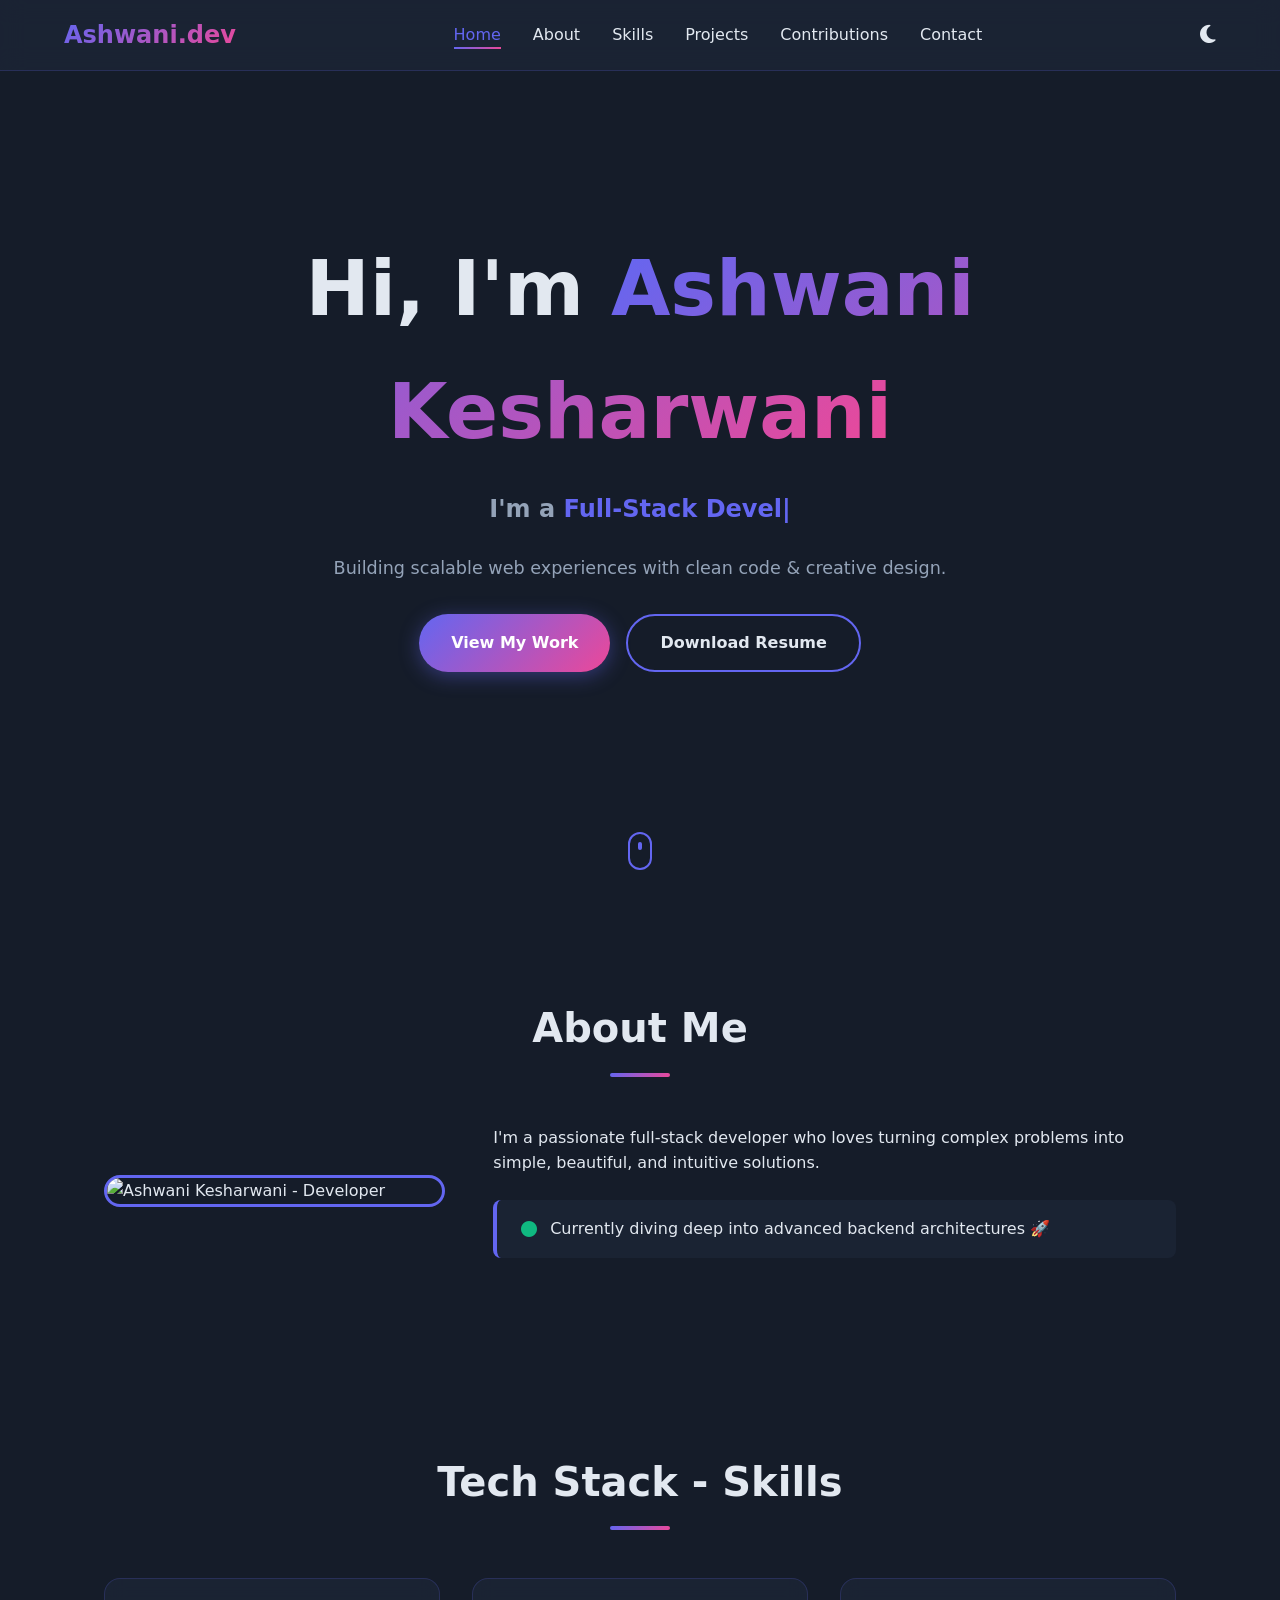
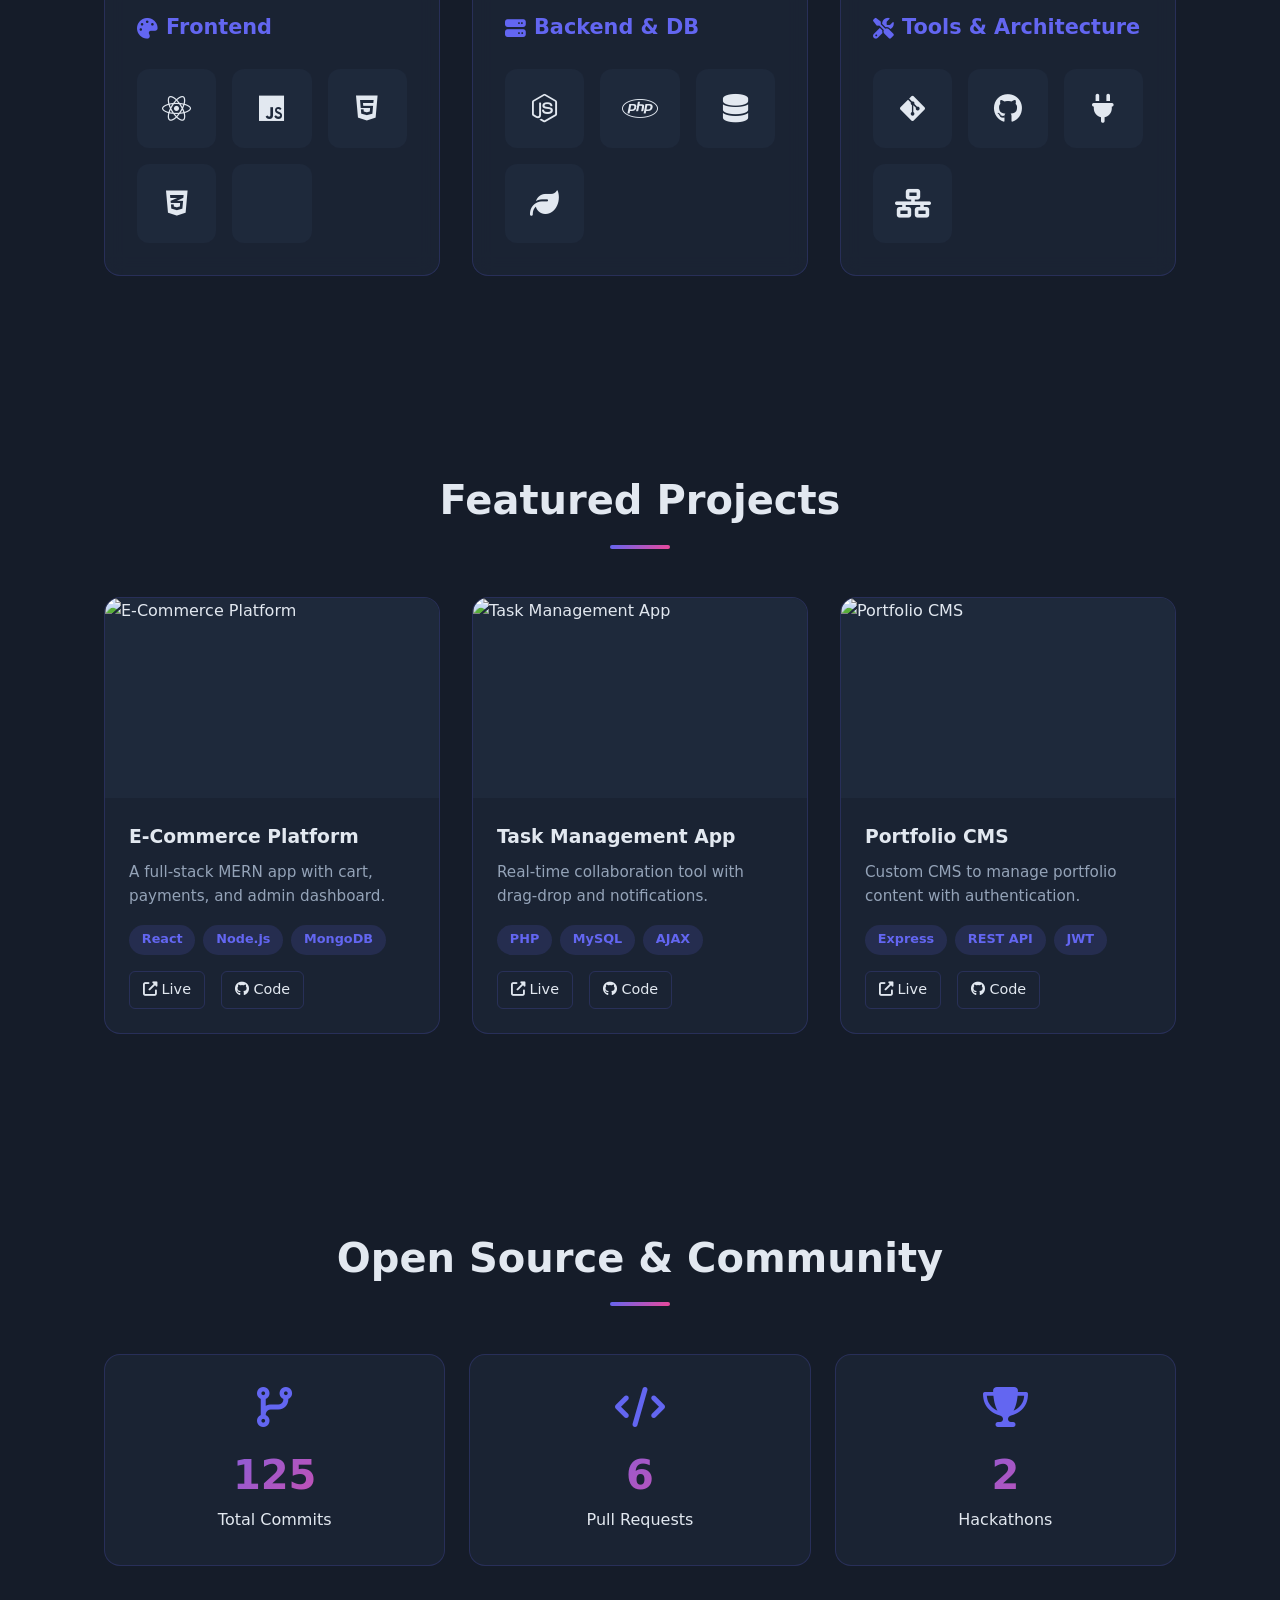
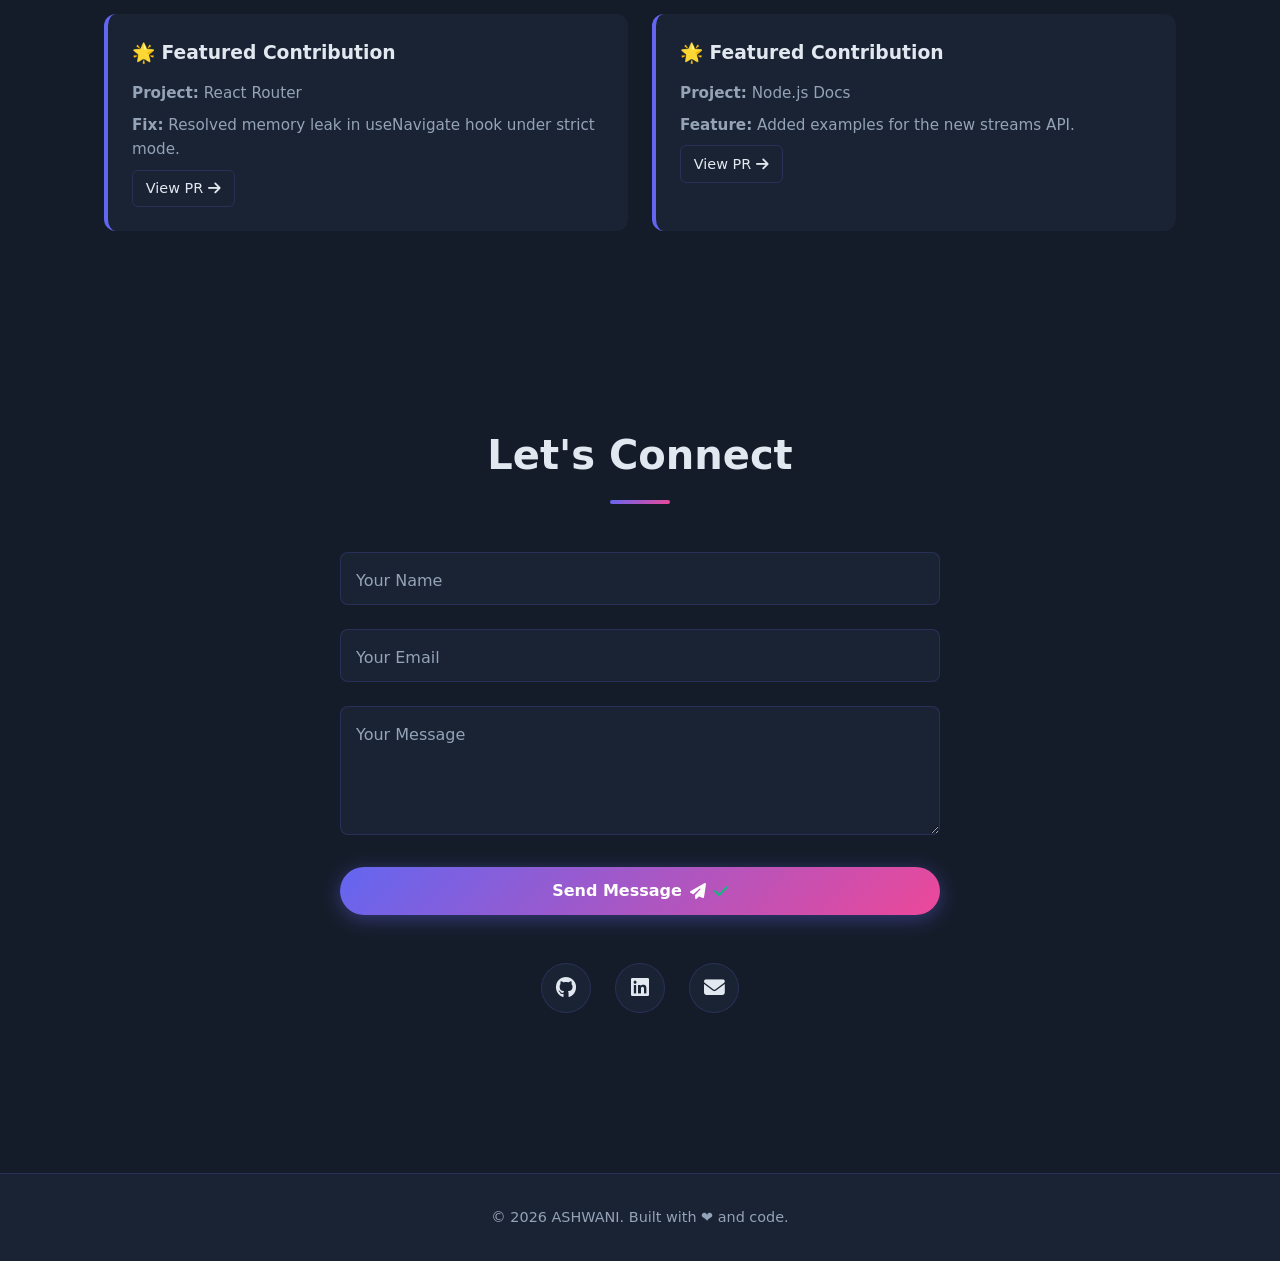
==== index.html @ 77b12913 "Move files to root" ====
<!doctype html>
<html lang="en" data-theme="dark">
  <head>
    <meta charset="UTF-8" />
    <meta name="viewport" content="width=device-width, initial-scale=1.0" />
    <title>Ashwani Kesharwani | Portfolio</title>
    <link rel="stylesheet" href="style.css" />

    <!-- Font Awesome CDN -->
    <link
      rel="stylesheet"
      href="https://cdnjs.cloudflare.com/ajax/libs/font-awesome/6.5.1/css/all.min.css"
    />

    <!-- Devicon CDN for tech logos -->
    <link
      rel="stylesheet"
      href="https://cdn.jsdelivr.net/gh/devicons/devicon@latest/devicon.min.css"
    />
  </head>
  <body>
    <!-- ===== NAVBAR ===== -->
    <nav class="navbar">
      <a href="#home" class="logo">Ashwani.dev</a>
      <ul class="nav-links" id="navLinks">
        <li><a href="#home">Home</a></li>
        <li><a href="#about">About</a></li>
        <li><a href="#skills">Skills</a></li>
        <li><a href="#projects">Projects</a></li>
        <li><a href="#contributions">Contributions</a></li>
        <li><a href="#contact">Contact</a></li>
      </ul>
      <button class="theme-toggle" id="themeToggle">
        <i class="fas fa-moon"></i>
      </button>
      <div class="hamburger" id="hamburger">
        <span></span><span></span><span></span>
      </div>
    </nav>

    <!-- ===== HERO ===== -->
    <section id="home" class="hero">
      <canvas id="particles"></canvas>
      <div class="hero-content">
        <h1 class="hero-title">
          Hi, I'm <span class="gradient-text">Ashwani Kesharwani</span>
        </h1>
        <h2 class="typing-text">
          I'm a <span class="typed" id="typed"></span
          ><span class="cursor">|</span>
        </h2>
        <p class="hero-subtitle">
          Building scalable web experiences with clean code & creative design.
        </p>
        <div class="hero-cta">
          <a href="#projects" class="btn btn-primary">View My Work</a>
          <a href="assets/resume.pdf" download class="btn btn-secondary"
            >Download Resume</a
          >
        </div>
      </div>
      <div class="scroll-indicator">
        <span></span>
      </div>
    </section>

    <!-- ===== ABOUT ME ===== -->
    <section id="about" class="about section">
      <h2 class="section-title">About Me</h2>
      <div class="about-grid">
        <div class="about-image reveal">
          <img
            src="assets/profile-pic.png"
            alt="Ashwani Kesharwani - Developer"
          />
          <div class="social-overlay">
            <a href="#"><i class="fab fa-github"></i></a>
            <a href="#"><i class="fab fa-linkedin"></i></a>
            <a href="#"><i class="fab fa-twitter"></i></a>
          </div>
        </div>
        <div class="about-text reveal">
          <p>
            I'm a passionate full-stack developer who loves turning complex
            problems into simple, beautiful, and intuitive solutions.
          </p>
          <div class="status-card">
            <i class="fas fa-circle pulse"></i>
            <span
              >Currently diving deep into advanced backend architectures
              🚀</span
            >
          </div>
        </div>
      </div>
    </section>

    <!-- ===== SKILLS ===== -->
    <section id="skills" class="skills section">
      <h2 class="section-title">Tech Stack - Skills</h2>
      <div class="skills-grid">
        <!-- Frontend Skills -->
        <div class="skill-card reveal">
          <h3><i class="fas fa-palette"></i> Frontend</h3>
          <div class="skill-icons">
            <div class="skill-icon" data-name="React">
              <i class="fab fa-react"></i>
            </div>
            <div class="skill-icon" data-name="JavaScript">
              <i class="fab fa-js"></i>
            </div>
            <div class="skill-icon" data-name="HTML5">
              <i class="fab fa-html5"></i>
            </div>
            <div class="skill-icon" data-name="CSS3">
              <i class="fab fa-css3-alt"></i>
            </div>
            <div class="skill-icon" data-name="Tailwind CSS">
              <i class="devicon-tailwindcss-plain colored"></i>
            </div>
          </div>
        </div>

        <!-- Backend Skills -->
        <div class="skill-card reveal">
          <h3><i class="fas fa-server"></i> Backend & DB</h3>
          <div class="skill-icons">
            <div class="skill-icon" data-name="Node.js">
              <i class="fab fa-node-js"></i>
            </div>
            <div class="skill-icon" data-name="PHP">
              <i class="fab fa-php"></i>
            </div>
            <div class="skill-icon" data-name="MySQL">
              <i class="fas fa-database"></i>
            </div>
            <div class="skill-icon" data-name="MongoDB">
              <i class="fas fa-leaf"></i>
            </div>
          </div>
        </div>

        <!-- Tools -->
        <div class="skill-card reveal">
          <h3><i class="fas fa-tools"></i> Tools & Architecture</h3>
          <div class="skill-icons">
            <div class="skill-icon" data-name="Git">
              <i class="fab fa-git-alt"></i>
            </div>
            <div class="skill-icon" data-name="GitHub">
              <i class="fab fa-github"></i>
            </div>
            <div class="skill-icon" data-name="REST APIs">
              <i class="fas fa-plug"></i>
            </div>
            <div class="skill-icon" data-name="Network">
              <i class="fas fa-network-wired"></i>
            </div>
          </div>
        </div>
      </div>
    </section>

    <!-- ===== PROJECTS ===== -->
    <section id="projects" class="projects section">
      <h2 class="section-title">Featured Projects</h2>
      <div class="projects-grid">
        <div class="project-card reveal">
          <div class="project-image">
            <img
              src="https://picsum.photos/400/250?random=1"
              alt="E-Commerce Platform"
            />
          </div>
          <div class="project-info">
            <h3>E-Commerce Platform</h3>
            <p>
              A full-stack MERN app with cart, payments, and admin dashboard.
            </p>
            <div class="tech-tags">
              <span class="tag">React</span>
              <span class="tag">Node.js</span>
              <span class="tag">MongoDB</span>
            </div>
            <div class="project-links">
              <a href="#" class="icon-btn"
                ><i class="fas fa-external-link-alt"></i> Live</a
              >
              <a href="#" class="icon-btn"
                ><i class="fab fa-github"></i> Code</a
              >
            </div>
          </div>
        </div>

        <div class="project-card reveal">
          <div class="project-image">
            <img
              src="https://picsum.photos/400/250?random=2"
              alt="Task Management App"
            />
          </div>
          <div class="project-info">
            <h3>Task Management App</h3>
            <p>
              Real-time collaboration tool with drag-drop and notifications.
            </p>
            <div class="tech-tags">
              <span class="tag">PHP</span>
              <span class="tag">MySQL</span>
              <span class="tag">AJAX</span>
            </div>
            <div class="project-links">
              <a href="#" class="icon-btn"
                ><i class="fas fa-external-link-alt"></i> Live</a
              >
              <a href="#" class="icon-btn"
                ><i class="fab fa-github"></i> Code</a
              >
            </div>
          </div>
        </div>

        <div class="project-card reveal">
          <div class="project-image">
            <img
              src="https://picsum.photos/400/250?random=3"
              alt="Portfolio CMS"
            />
          </div>
          <div class="project-info">
            <h3>Portfolio CMS</h3>
            <p>Custom CMS to manage portfolio content with authentication.</p>
            <div class="tech-tags">
              <span class="tag">Express</span>
              <span class="tag">REST API</span>
              <span class="tag">JWT</span>
            </div>
            <div class="project-links">
              <a href="#" class="icon-btn"
                ><i class="fas fa-external-link-alt"></i> Live</a
              >
              <a href="#" class="icon-btn"
                ><i class="fab fa-github"></i> Code</a
              >
            </div>
          </div>
        </div>
      </div>
    </section>

    <!-- ===== CONTRIBUTIONS ===== -->
    <section id="contributions" class="contributions section">
      <h2 class="section-title">Open Source & Community</h2>

      <div class="contrib-stats">
        <div class="stat-card reveal">
          <i class="fas fa-code-branch"></i>
          <h3 class="counter" data-target="487">0</h3>
          <p>Total Commits</p>
        </div>
        <div class="stat-card reveal">
          <i class="fas fa-code"></i>
          <h3 class="counter" data-target="23">0</h3>
          <p>Pull Requests</p>
        </div>
        <div class="stat-card reveal">
          <i class="fas fa-trophy"></i>
          <h3 class="counter" data-target="5">0</h3>
          <p>Hackathons</p>
        </div>
      </div>

      <div class="contrib-grid">
        <div class="contrib-card reveal">
          <h3>🌟 Featured Contribution</h3>
          <p><strong>Project:</strong> React Router</p>
          <p>
            <strong>Fix:</strong> Resolved memory leak in useNavigate hook under
            strict mode.
          </p>
          <a href="#" class="icon-btn"
            >View PR <i class="fas fa-arrow-right"></i
          ></a>
        </div>
        <div class="contrib-card reveal">
          <h3>🌟 Featured Contribution</h3>
          <p><strong>Project:</strong> Node.js Docs</p>
          <p>
            <strong>Feature:</strong> Added examples for the new streams API.
          </p>
          <a href="#" class="icon-btn"
            >View PR <i class="fas fa-arrow-right"></i
          ></a>
        </div>
      </div>
    </section>

    <!-- ===== CONTACT (Web3Forms Integrated) ===== -->
    <section id="contact" class="contact section">
      <h2 class="section-title">Let's Connect</h2>

      <form
        class="contact-form"
        id="contactForm"
        action="https://api.web3forms.com/submit"
        method="POST"
      >
        <!-- 🔑 STEP 1: Replace with YOUR access key from web3forms.com -->
        <input
          type="hidden"
          name="access_key"
          value="14bdf787-a307-499b-be39-be7ff4221e56"
        />

        <!-- ⚙️ Email Configuration -->
        <input
          type="hidden"
          name="subject"
          value="🚀 New Message from Portfolio!"
        />
        <input type="hidden" name="from_name" value="Ashwani's Portfolio" />

        <!-- 🛡️ Honeypot Spam Protection (hidden from users) -->
        <input
          type="checkbox"
          name="botcheck"
          class="hidden"
          style="display: none"
        />

        <div class="form-group">
          <input type="text" name="name" id="name" placeholder=" " required />
          <label for="name">Your Name</label>
        </div>

        <div class="form-group">
          <input
            type="email"
            name="email"
            id="email"
            placeholder=" "
            required
          />
          <label for="email">Your Email</label>
        </div>

        <div class="form-group">
          <textarea
            name="message"
            id="message"
            rows="5"
            placeholder=" "
            required
          ></textarea>
          <label for="message">Your Message</label>
        </div>

        <button type="submit" class="btn btn-primary">
          <span class="btn-text">Send Message</span>
          <i class="fas fa-paper-plane"></i>
          <i class="fas fa-check success-icon"></i>
        </button>
      </form>

      <div class="social-links">
        <a href="#" class="social-icon"><i class="fab fa-github"></i></a>
        <a href="#" class="social-icon"><i class="fab fa-linkedin"></i></a>
        <a href="#" class="social-icon"><i class="fas fa-envelope"></i></a>
      </div>
    </section>

    <footer>
      <p>© 2026 ASHWANI. Built with ❤️ and code.</p>
    </footer>

    <script src="script.js"></script>
  </body>
</html>
---- style.css ----
/* ===== CSS VARIABLES & THEME ===== */
:root {
  --primary: #6366f1;
  --primary-dark: #4f46e5;
  --accent: #b83677;
  --bg: #151c29;
  --bg-light: #1e293b;
  --text: #e2e8f0;
  --text-dim: #94a3b8;
  --card: rgba(30, 41, 59, 0.6);
  --border: rgba(99, 102, 241, 0.2);
  --gradient: linear-gradient(135deg, #6366f1, #ec4899);
  --transition: all 0.3s cubic-bezier(0.4, 0, 0.2, 1);
  --shadow-sm: 0 4px 20px rgba(0, 0, 0, 0.1);
  --shadow-md: 0 8px 30px rgba(99, 102, 241, 0.3);
  --shadow-lg: 0 20px 50px rgba(99, 102, 241, 0.4);
}

[data-theme="light"] {
  --bg: #f8fafc;
  --bg-light: #ffffff;
  --text: #0f172a;
  --text-dim: #64748b;
  --card: rgba(255, 255, 255, 0.85);
  --border: rgba(99, 102, 241, 0.3);
}

* {
  margin: 0;
  padding: 0;
  box-sizing: border-box;
}

html {
  scroll-behavior: smooth;
}

body {
  font-family: "Segoe UI", system-ui, sans-serif;
  background: var(--bg);
  color: var(--text);
  line-height: 1.6;
  transition: var(--transition);
  overflow-x: hidden;
}

/* ===== NAVBAR ===== */
.navbar {
  position: fixed;
  top: 0;
  width: 100%;
  display: flex;
  justify-content: space-between;
  align-items: center;
  padding: 1rem 5%;
  background: var(--card);
  backdrop-filter: blur(12px);
  border-bottom: 1px solid var(--border);
  z-index: 1000;
  transition: all 0.4s cubic-bezier(0.4, 0, 0.2, 1);
}

.navbar.scrolled {
  padding: 0.6rem 5%;
  background: var(--card);
  box-shadow: 0 4px 20px rgba(0, 0, 0, 0.15);
  border-bottom-color: var(--primary);
}

.logo {
  font-size: 1.5rem;
  font-weight: 800;
  background: var(--gradient);
  background-clip: text;
  -webkit-background-clip: text;
  -webkit-text-fill-color: transparent;
  text-decoration: none;
  transition: var(--transition);
}

.logo:hover {
  transform: scale(1.05);
}

.nav-links {
  display: flex;
  gap: 2rem;
  list-style: none;
}

.nav-links a {
  color: var(--text);
  text-decoration: none;
  position: relative;
  transition: var(--transition);
  font-weight: 500;
}

.nav-links a::after {
  content: "";
  position: absolute;
  bottom: -5px;
  left: 0;
  width: 0;
  height: 2px;
  background: var(--gradient);
  transition: width 0.3s;
}

.nav-links a:hover::after,
.nav-links a.active-link::after {
  width: 100%;
}

.nav-links a.active-link {
  color: var(--primary);
}

.theme-toggle,
.hamburger {
  background: none;
  border: none;
  color: var(--text);
  font-size: 1.3rem;
  cursor: pointer;
  transition: var(--transition);
  z-index: 1001;
}

.theme-toggle:hover {
  transform: rotate(180deg);
  color: var(--primary);
}

.hamburger {
  display: none;
  flex-direction: column;
  gap: 5px;
  padding: 5px;
}

.hamburger span {
  width: 25px;
  height: 2px;
  background: var(--text);
  transition: all 0.3s ease;
  transform-origin: center;
}

.hamburger.active span:nth-child(1) {
  transform: rotate(45deg) translate(6px, 6px);
}

.hamburger.active span:nth-child(2) {
  opacity: 0;
  transform: translateX(-20px);
}

.hamburger.active span:nth-child(3) {
  transform: rotate(-45deg) translate(6px, -6px);
}

/* ===== HERO ===== */
.hero {
  min-height: 100vh;
  position: relative;
  display: flex;
  align-items: center;
  justify-content: center;
  text-align: center;
  padding: 2rem;
}

#particles {
  position: absolute;
  top: 0;
  left: 0;
  width: 100%;
  height: 100%;
  z-index: 0;
}

.hero-content {
  position: relative;
  z-index: 1;
  max-width: 800px;
}

.hero-title {
  font-size: clamp(2.5rem, 6vw, 5rem);
  margin-bottom: 1rem;
  animation: fadeInUp 1s ease;
}

.gradient-text {
  background: var(--gradient);
  -webkit-background-clip: text;
  background-clip: text;
  -webkit-text-fill-color: transparent;
}

.typing-text {
  font-size: 1.5rem;
  color: var(--text-dim);
  margin-bottom: 1.5rem;
  min-height: 2.5rem;
}

.typed {
  color: var(--primary);
  font-weight: 600;
}

.cursor {
  animation: blink 1s infinite;
  color: var(--primary);
}

@keyframes blink {
  50% {
    opacity: 0;
  }
}

.hero-subtitle {
  font-size: 1.1rem;
  color: var(--text-dim);
  margin-bottom: 2rem;
}

.hero-cta {
  display: flex;
  gap: 1rem;
  justify-content: center;
  flex-wrap: wrap;
}

.btn {
  padding: 0.9rem 2rem;
  border-radius: 50px;
  text-decoration: none;
  font-weight: 600;
  display: inline-flex;
  align-items: center;
  gap: 0.5rem;
  transition: var(--transition);
  cursor: pointer;
  border: none;
  position: relative;
  overflow: hidden;
  font-size: 1rem;
  font-family: inherit;
}

.btn-primary {
  background: var(--gradient);
  color: white;
  box-shadow: 0 4px 20px rgba(99, 102, 241, 0.4);
}

.btn-primary:hover {
  transform: translateY(-3px);
  box-shadow: 0 8px 30px rgba(99, 102, 241, 0.6);
}

.btn-primary:disabled {
  opacity: 0.7;
  cursor: not-allowed;
  transform: none;
}

.btn-secondary {
  background: transparent;
  color: var(--text);
  border: 2px solid var(--primary);
}

.btn-secondary:hover {
  background: var(--primary);
  transform: translateY(-3px);
  color: white;
}

.scroll-indicator {
  position: absolute;
  bottom: 30px;
  left: 50%;
  transform: translateX(-50%);
}

.scroll-indicator span {
  display: block;
  width: 24px;
  height: 38px;
  border: 2px solid var(--primary);
  border-radius: 20px;
  position: relative;
}

.scroll-indicator span::before {
  content: "";
  position: absolute;
  top: 8px;
  left: 50%;
  width: 4px;
  height: 8px;
  background: var(--primary);
  border-radius: 2px;
  transform: translateX(-50%);
  animation: scrollDot 2s infinite;
}

@keyframes scrollDot {
  0% {
    transform: translate(-50%, 0);
    opacity: 1;
  }
  100% {
    transform: translate(-50%, 16px);
    opacity: 0;
  }
}

/* ===== SECTIONS ===== */
.section {
  padding: 6rem 5%;
  max-width: 1200px;
  margin: 0 auto;
}

.section-title {
  font-size: 2.5rem;
  text-align: center;
  margin-bottom: 3rem;
  position: relative;
  display: inline-block;
  width: 100%;
}

.section-title::after {
  content: "";
  display: block;
  width: 60px;
  height: 4px;
  background: var(--gradient);
  margin: 0.8rem auto 0;
  border-radius: 2px;
  transition: width 0.4s ease;
}

.section-title:hover::after {
  width: 100px;
}

/* ===== ABOUT ===== */
.about-grid {
  display: grid;
  grid-template-columns: 1fr 2fr;
  gap: 3rem;
  align-items: center;
}

.about-image {
  position: relative;
  border-radius: 20px;
  overflow: hidden;
  border: 3px solid var(--primary);
  transition: var(--transition);
}

.about-image:hover {
  transform: scale(1.02);
  box-shadow: 0 20px 50px rgba(99, 102, 241, 0.4);
}

.about-image img {
  width: 100%;
  display: block;
  transition: transform 0.5s;
}

.about-image:hover img {
  transform: scale(1.05);
}

.social-overlay {
  position: absolute;
  inset: 0;
  background: rgba(99, 102, 241, 0.9);
  display: flex;
  align-items: center;
  justify-content: center;
  gap: 1.5rem;
  opacity: 0;
  transition: var(--transition);
}

.about-image:hover .social-overlay {
  opacity: 1;
}

.social-overlay a {
  color: white;
  font-size: 1.5rem;
  transform: translateY(20px);
  transition: var(--transition);
  text-decoration: none;
}

.about-image:hover .social-overlay a {
  transform: translateY(0);
}

.social-overlay a:hover {
  transform: scale(1.3);
  color: #fbbf24;
}

.status-card {
  margin-top: 1.5rem;
  padding: 1rem 1.5rem;
  background: var(--card);
  border-left: 4px solid var(--primary);
  border-radius: 8px;
  display: flex;
  align-items: center;
  gap: 0.8rem;
  transition: var(--transition);
}

.status-card:hover {
  transform: translateX(5px);
  border-left-width: 6px;
}

.pulse {
  color: #10b981;
  animation: pulse 2s infinite;
}

@keyframes pulse {
  0%,
  100% {
    opacity: 1;
    transform: scale(1);
  }
  50% {
    opacity: 0.5;
    transform: scale(1.2);
  }
}

/* ===== SKILLS ===== */
.skills-grid {
  display: grid;
  grid-template-columns: repeat(auto-fit, minmax(280px, 1fr));
  gap: 2rem;
}

.skill-card {
  background: var(--card);
  padding: 2rem;
  border-radius: 16px;
  border: 1px solid var(--border);
  backdrop-filter: blur(10px);
  transition: var(--transition);
}

.skill-card:hover {
  transform: translateY(-8px);
  border-color: var(--primary);
  box-shadow: var(--shadow-md);
}

.skill-card h3 {
  margin-bottom: 1.5rem;
  display: flex;
  align-items: center;
  gap: 0.5rem;
  color: var(--primary);
  font-size: 1.3rem;
}

.skill-icons {
  display: grid;
  grid-template-columns: repeat(auto-fit, minmax(60px, 1fr));
  gap: 1rem;
}

.skill-icon {
  aspect-ratio: 1;
  display: flex;
  align-items: center;
  justify-content: center;
  font-size: 1.8rem;
  background: var(--bg-light);
  border-radius: 12px;
  cursor: pointer;
  transition: all 0.3s cubic-bezier(0.4, 0, 0.2, 1);
  position: relative;
  color: var(--text);
  border: 1px solid transparent;
}

.skill-icon:hover {
  transform: translateY(-5px) scale(1.1) rotateZ(5deg);
  box-shadow: 0 8px 20px rgba(99, 102, 241, 0.4);
  color: var(--primary);
  border-color: var(--primary);
  background: rgba(99, 102, 241, 0.1);
}

.skill-icon::after {
  content: attr(data-name);
  position: absolute;
  bottom: -30px;
  left: 50%;
  transform: translateX(-50%);
  background: var(--primary);
  color: white;
  padding: 0.3rem 0.6rem;
  border-radius: 4px;
  font-size: 0.7rem;
  opacity: 0;
  pointer-events: none;
  transition: var(--transition);
  white-space: nowrap;
  z-index: 10;
  font-weight: 500;
}

.skill-icon:hover::after {
  opacity: 1;
  bottom: -25px;
}

/* ===== PROJECTS ===== */
.projects-grid {
  display: grid;
  grid-template-columns: repeat(auto-fit, minmax(300px, 1fr));
  gap: 2rem;
}

.project-card {
  background: var(--card);
  border-radius: 16px;
  overflow: hidden;
  border: 1px solid var(--border);
  transition: var(--transition);
  display: flex;
  flex-direction: column;
}

.project-card:hover {
  transform: translateY(-10px);
  border-color: var(--primary);
  box-shadow: var(--shadow-lg);
}

.project-image {
  overflow: hidden;
  height: 200px;
  background: var(--bg-light);
}

.project-image img {
  width: 100%;
  height: 100%;
  object-fit: cover;
  transition: transform 0.5s;
}

.project-card:hover .project-image img {
  transform: scale(1.1);
}

.project-info {
  padding: 1.5rem;
  flex-grow: 1;
  display: flex;
  flex-direction: column;
}

.project-info h3 {
  margin-bottom: 0.5rem;
  color: var(--text);
}

.project-info p {
  color: var(--text-dim);
  font-size: 0.95rem;
  margin-bottom: 1rem;
  flex-grow: 1;
}

.tech-tags {
  display: flex;
  flex-wrap: wrap;
  gap: 0.5rem;
  margin-bottom: 1rem;
}

.tag {
  background: rgba(99, 102, 241, 0.15);
  color: var(--primary);
  padding: 0.3rem 0.8rem;
  border-radius: 20px;
  font-size: 0.8rem;
  font-weight: 600;
  transition: var(--transition);
}

.tag:hover {
  background: var(--primary);
  color: white;
  transform: translateY(-2px);
}

.project-links {
  display: flex;
  gap: 1rem;
}

.icon-btn {
  color: var(--text);
  text-decoration: none;
  display: inline-flex;
  align-items: center;
  gap: 0.3rem;
  font-size: 0.9rem;
  transition: var(--transition);
  padding: 0.4rem 0.8rem;
  border-radius: 6px;
  border: 1px solid var(--border);
}

.icon-btn:hover {
  color: var(--primary);
  transform: translateX(3px);
  border-color: var(--primary);
  background: rgba(99, 102, 241, 0.1);
}

/* ===== CONTRIBUTIONS ===== */
.contrib-stats {
  display: grid;
  grid-template-columns: repeat(auto-fit, minmax(200px, 1fr));
  gap: 1.5rem;
  margin-bottom: 3rem;
}

.stat-card {
  background: var(--card);
  padding: 2rem;
  border-radius: 16px;
  text-align: center;
  border: 1px solid var(--border);
  transition: var(--transition);
}

.stat-card:hover {
  transform: scale(1.05) translateY(-5px);
  border-color: var(--primary);
  box-shadow: var(--shadow-md);
}

.stat-card i {
  font-size: 2.5rem;
  color: var(--primary);
  margin-bottom: 1rem;
  transition: var(--transition);
}

.stat-card:hover i {
  transform: rotate(360deg);
}

.stat-card h3 {
  font-size: 2.5rem;
  background: var(--gradient);
  background-clip: text;
  -webkit-background-clip: text;
  -webkit-text-fill-color: transparent;
  font-weight: 800;
}

.contrib-grid {
  display: grid;
  grid-template-columns: repeat(auto-fit, minmax(300px, 1fr));
  gap: 1.5rem;
}

.contrib-card {
  background: var(--card);
  padding: 1.5rem;
  border-radius: 12px;
  border-left: 4px solid var(--primary);
  transition: var(--transition);
}

.contrib-card:hover {
  transform: translateX(5px);
  border-left-width: 8px;
  box-shadow: var(--shadow-sm);
}

.contrib-card h3 {
  margin-bottom: 0.8rem;
  color: var(--text);
}

.contrib-card p {
  color: var(--text-dim);
  font-size: 0.95rem;
  margin-bottom: 0.5rem;
}

/* ===== CONTACT ===== */
.contact {
  text-align: center;
}

.contact-form {
  max-width: 600px;
  margin: 0 auto 3rem;
  display: flex;
  flex-direction: column;
  gap: 1.5rem;
}

.form-group {
  position: relative;
}

.form-group input,
.form-group textarea {
  width: 100%;
  padding: 1rem;
  background: var(--card);
  border: 1px solid var(--border);
  border-radius: 8px;
  color: var(--text);
  font-size: 1rem;
  font-family: inherit;
  transition: var(--transition);
}

.form-group textarea {
  resize: vertical;
  min-height: 120px;
}

.form-group input:focus,
.form-group textarea:focus {
  outline: none;
  border-color: var(--primary);
  box-shadow: 0 0 0 3px rgba(99, 102, 241, 0.2);
}

.form-group label {
  position: absolute;
  left: 1rem;
  top: 1rem;
  color: var(--text-dim);
  pointer-events: none;
  transition: var(--transition);
  background: transparent;
}

.form-group input:focus ~ label,
.form-group input:not(:placeholder-shown) ~ label,
.form-group textarea:focus ~ label,
.form-group textarea:not(:placeholder-shown) ~ label {
  top: -0.6rem;
  left: 0.8rem;
  font-size: 0.8rem;
  background: var(--bg);
  padding: 0 0.4rem;
  color: var(--primary);
  font-weight: 500;
}

.contact-form .btn {
  justify-content: center;
  width: 100%;
}

.success-icon {
  display: none;
  color: #10b981;
}

.contact-form.success .btn-text,
.contact-form.success .fa-paper-plane {
  display: none;
}

.contact-form.success .success-icon {
  display: inline-block;
  animation: bounce 0.6s;
}

.contact-form.sending .btn-text,
.contact-form.sending .fa-paper-plane,
.contact-form.sending .success-icon {
  display: none;
}

.contact-form.sending .fa-spinner {
  display: inline-block !important;
}

.social-links {
  display: flex;
  justify-content: center;
  gap: 1.5rem;
  margin-top: 2rem;
}

.social-icon {
  width: 50px;
  height: 50px;
  display: flex;
  align-items: center;
  justify-content: center;
  background: var(--card);
  border: 1px solid var(--border);
  border-radius: 50%;
  color: var(--text);
  font-size: 1.3rem;
  text-decoration: none;
  transition: var(--transition);
}

.social-icon:hover {
  background: var(--gradient);
  color: white;
  transform: scale(1.2) translateY(-5px);
  border-color: transparent;
  box-shadow: 0 10px 25px rgba(99, 102, 241, 0.4);
}

footer {
  text-align: center;
  padding: 2rem;
  color: var(--text-dim);
  border-top: 1px solid var(--border);
  background: var(--card);
  margin-top: 4rem;
}

footer p {
  font-size: 0.9rem;
}

footer i {
  color: #ec4899;
  animation: heartbeat 1.5s infinite;
}

@keyframes heartbeat {
  0%,
  100% {
    transform: scale(1);
  }
  50% {
    transform: scale(1.2);
  }
}

/* ===== REVEAL ANIMATIONS ===== */
.reveal {
  opacity: 0;
  transform: translateY(40px);
  transition:
    opacity 0.8s,
    transform 0.8s;
}

.reveal.active {
  opacity: 1;
  transform: translateY(0);
}

.reveal:nth-child(1) {
  transition-delay: 0.1s;
}
.reveal:nth-child(2) {
  transition-delay: 0.2s;
}
.reveal:nth-child(3) {
  transition-delay: 0.3s;
}
.reveal:nth-child(4) {
  transition-delay: 0.4s;
}

@keyframes fadeInUp {
  from {
    opacity: 0;
    transform: translateY(30px);
  }
  to {
    opacity: 1;
    transform: translateY(0);
  }
}

/* ===== FORM SPINNER (Single Definition) ===== */
.fa-spinner {
  animation: spin 1s linear infinite;
}

@keyframes spin {
  100% {
    transform: rotate(360deg);
  }
}

/* ===== WEB3FORMS - FORM STATES ===== */
.contact-form.sending .btn {
  opacity: 0.7;
  pointer-events: none;
}

.contact-form.success {
  animation: successGlow 1.5s ease;
}

@keyframes successGlow {
  0% {
    box-shadow: 0 0 0 0 rgba(16, 185, 129, 0);
  }
  50% {
    box-shadow: 0 0 30px 10px rgba(16, 185, 129, 0.3);
  }
  100% {
    box-shadow: 0 0 0 0 rgba(16, 185, 129, 0);
  }
}

.contact-form.error .btn {
  background: #ef4444 !important;
  animation: shake 0.5s;
}

@keyframes shake {
  0%,
  100% {
    transform: translateX(0);
  }
  25% {
    transform: translateX(-5px);
  }
  75% {
    transform: translateX(5px);
  }
}

.btn:disabled {
  opacity: 0.7;
  cursor: not-allowed;
  transform: none !important;
}

/* ===== SHARED ANIMATIONS (Consolidated) ===== */
@keyframes bounce {
  0%,
  100% {
    transform: scale(1);
  }
  50% {
    transform: scale(1.4);
  }
}

/* ===== SCROLLBAR STYLING ===== */
::-webkit-scrollbar {
  width: 10px;
}

::-webkit-scrollbar-track {
  background: var(--bg);
}

::-webkit-scrollbar-thumb {
  background: var(--gradient);
  border-radius: 5px;
}

::-webkit-scrollbar-thumb:hover {
  background: var(--primary);
}

/* ===== SELECTION COLOR ===== */
::selection {
  background: var(--primary);
  color: white;
}

/* ===== RESPONSIVE ===== */
@media (max-width: 768px) {
  .nav-links {
    position: fixed;
    top: 70px;
    right: -100%;
    flex-direction: column;
    background: var(--bg-light);
    width: 75%;
    max-width: 320px;
    height: calc(100vh - 70px);
    padding: 2rem;
    transition: right 0.4s cubic-bezier(0.4, 0, 0.2, 1);
    box-shadow: -5px 0 20px rgba(0, 0, 0, 0.2);
    align-items: flex-start;
  }

  .nav-links.active {
    right: 0;
  }

  .nav-links li {
    width: 100%;
    padding: 0.5rem 0;
    border-bottom: 1px solid var(--border);
  }

  .hamburger {
    display: flex;
  }

  .about-grid {
    grid-template-columns: 1fr;
  }

  .skill-icons {
    grid-template-columns: repeat(auto-fit, minmax(55px, 1fr));
  }

  .skill-icon {
    font-size: 1.5rem;
  }

  .section-title {
    font-size: 2rem;
  }

  .section {
    padding: 4rem 5%;
  }

  .hero-title {
    font-size: 2.5rem;
  }

  .typing-text {
    font-size: 1.2rem;
  }

  .hero-cta {
    flex-direction: column;
    width: 100%;
    max-width: 300px;
    margin: 0 auto;
  }

  .btn {
    width: 100%;
    justify-content: center;
  }

  .skill-icon::after {
    font-size: 0.65rem;
    padding: 0.2rem 0.5rem;
  }
}

@media (max-width: 480px) {
  .section {
    padding: 3rem 4%;
  }

  .navbar {
    padding: 0.8rem 4%;
  }

  .logo {
    font-size: 1.2rem;
  }

  .section-title {
    font-size: 1.6rem;
  }
}
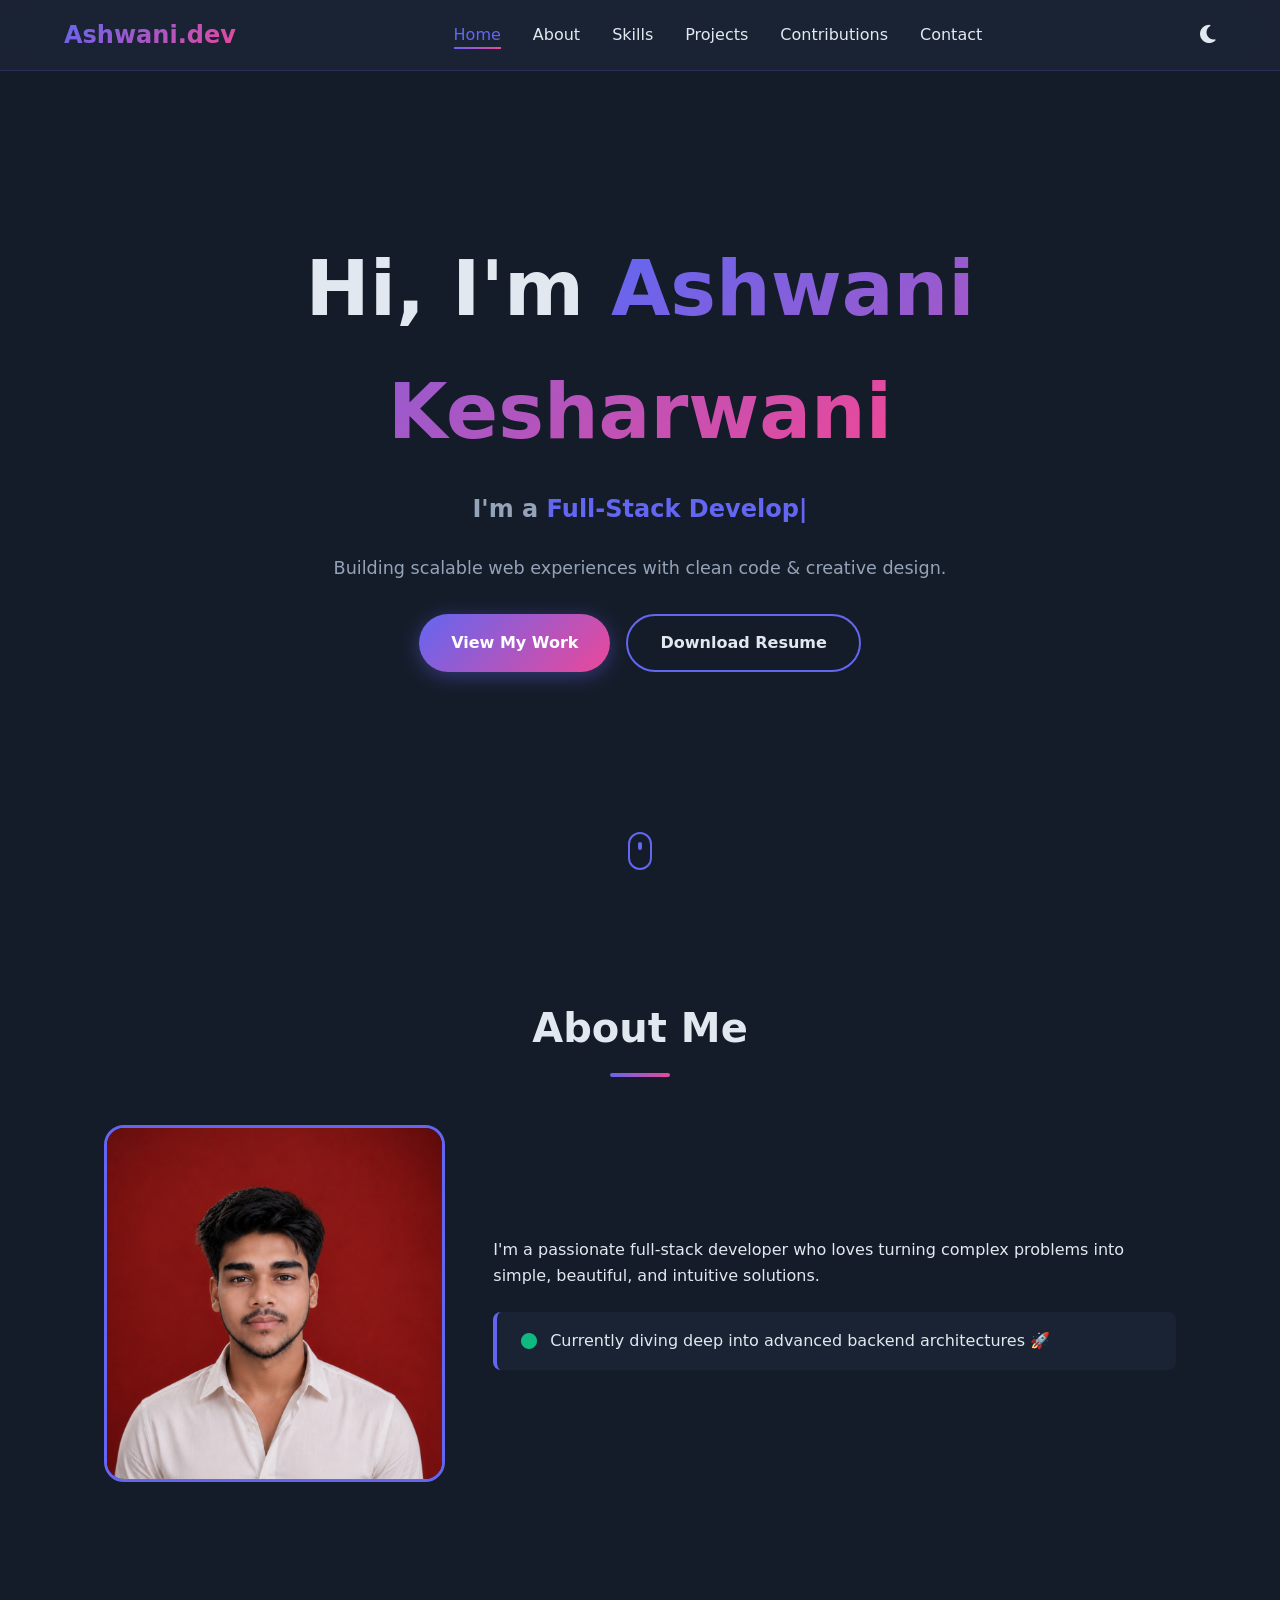
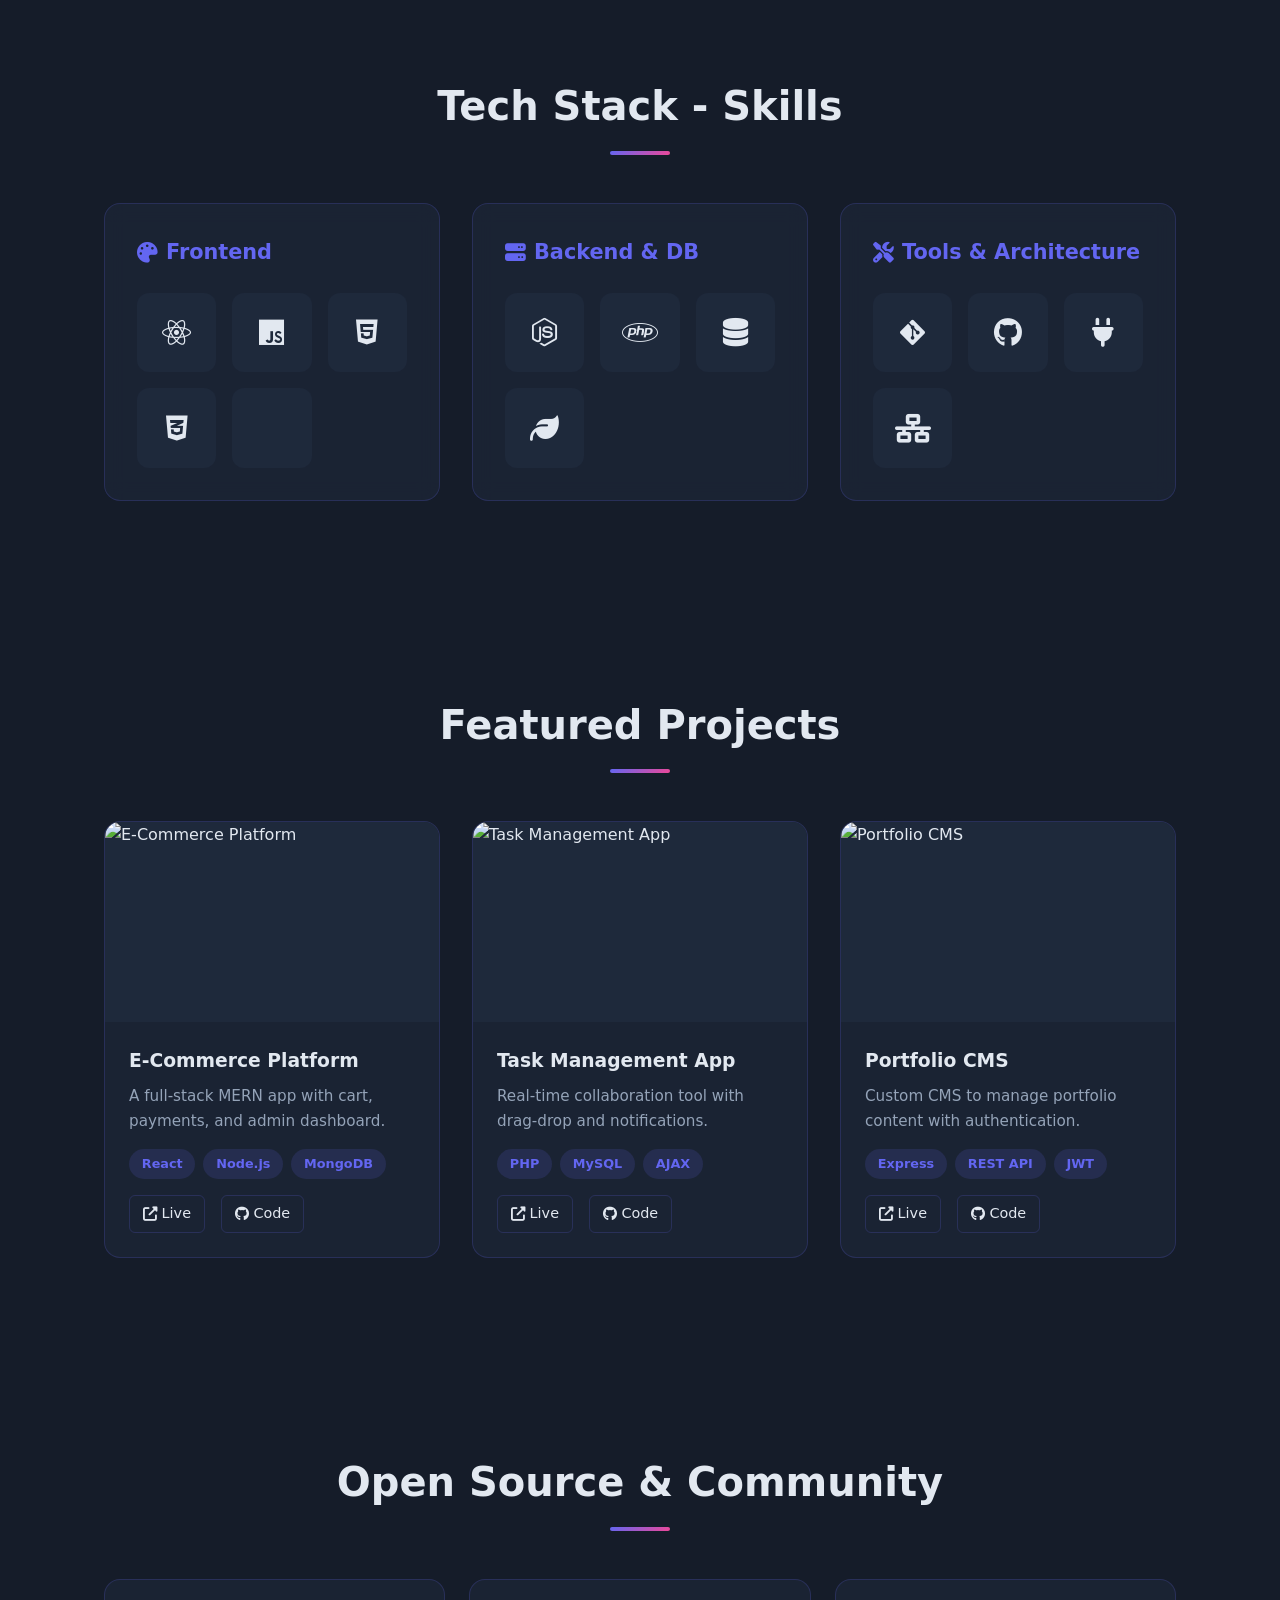
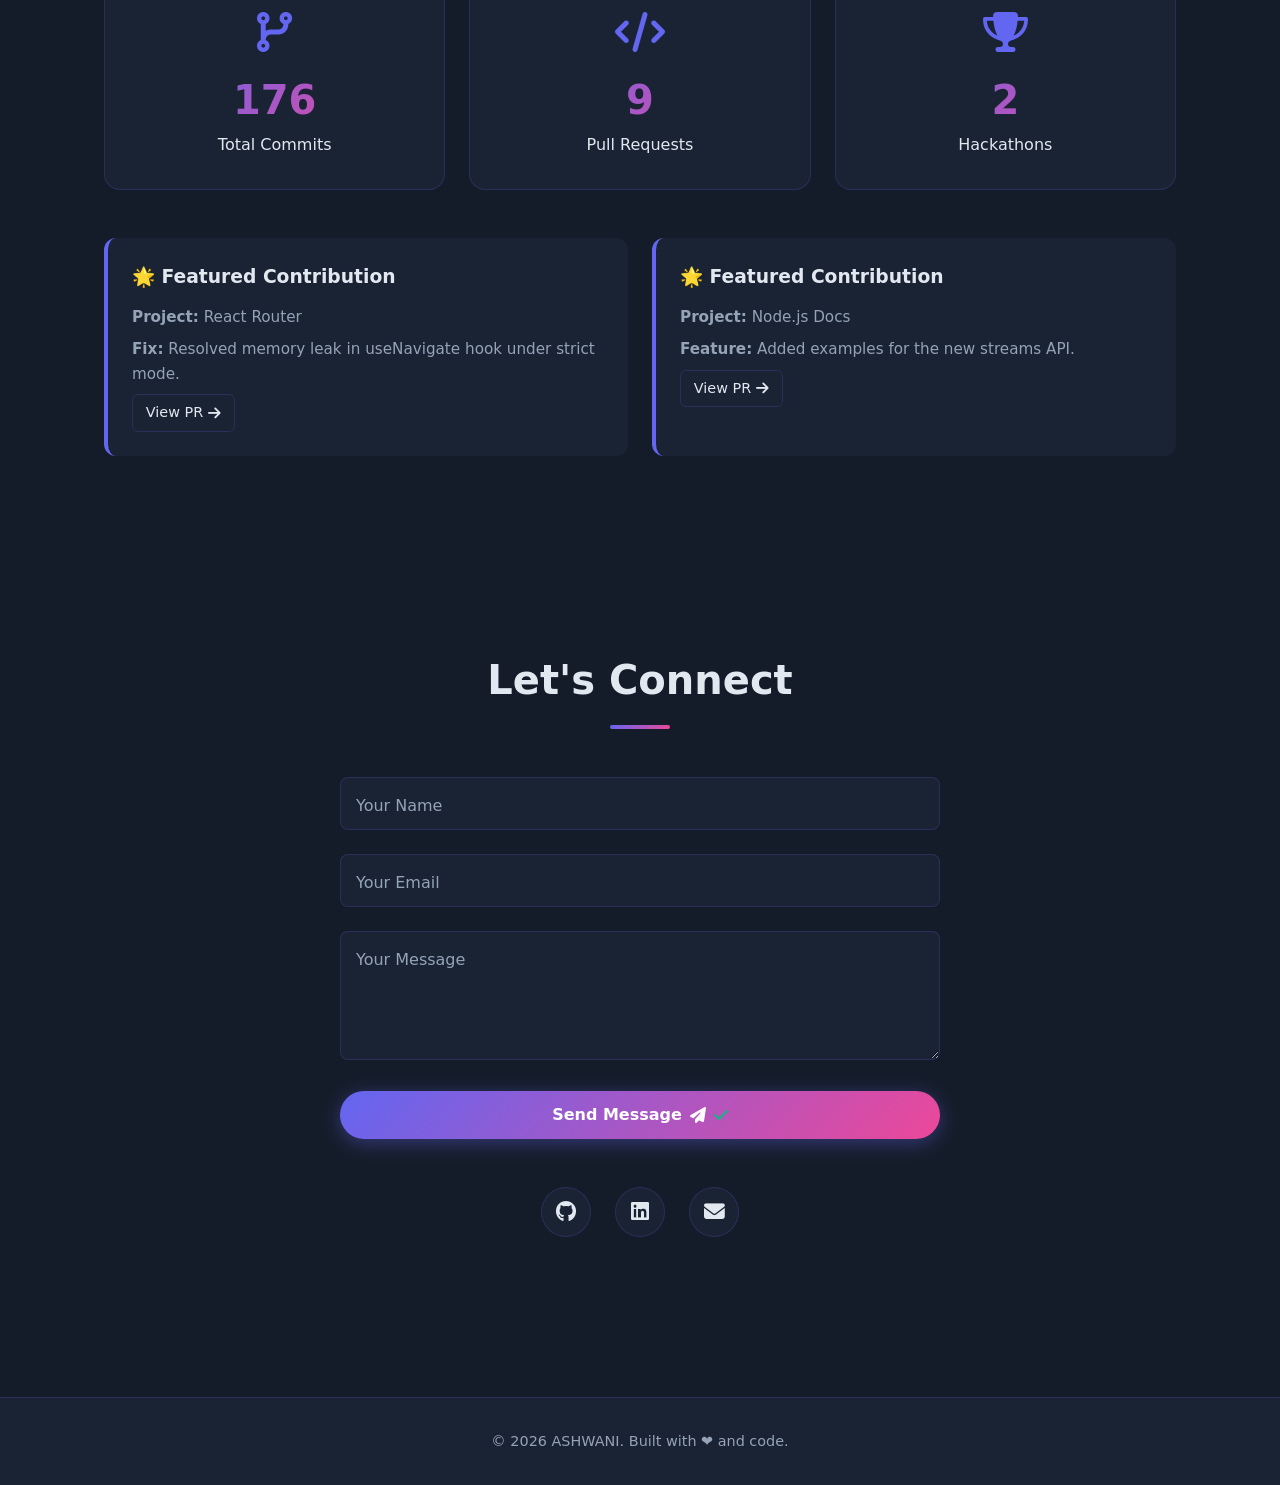
==== commit 8a7d7483: "Initial portfolio commit" ====
--- a/index.html
+++ b/index.html
@@ -54,7 +54,7 @@
         </p>
         <div class="hero-cta">
           <a href="#projects" class="btn btn-primary">View My Work</a>
-          <a href="assets/resume.pdf" download class="btn btn-secondary"
+          <a href="resume.pdf" download class="btn btn-secondary"
             >Download Resume</a
           >
         </div>
@@ -69,10 +69,7 @@
       <h2 class="section-title">About Me</h2>
       <div class="about-grid">
         <div class="about-image reveal">
-          <img
-            src="assets/profile-pic.png"
-            alt="Ashwani Kesharwani - Developer"
-          />
+          <img src="profile-pic.png" alt="Ashwani Kesharwani - Developer" />
           <div class="social-overlay">
             <a href="#"><i class="fab fa-github"></i></a>
             <a href="#"><i class="fab fa-linkedin"></i></a>
